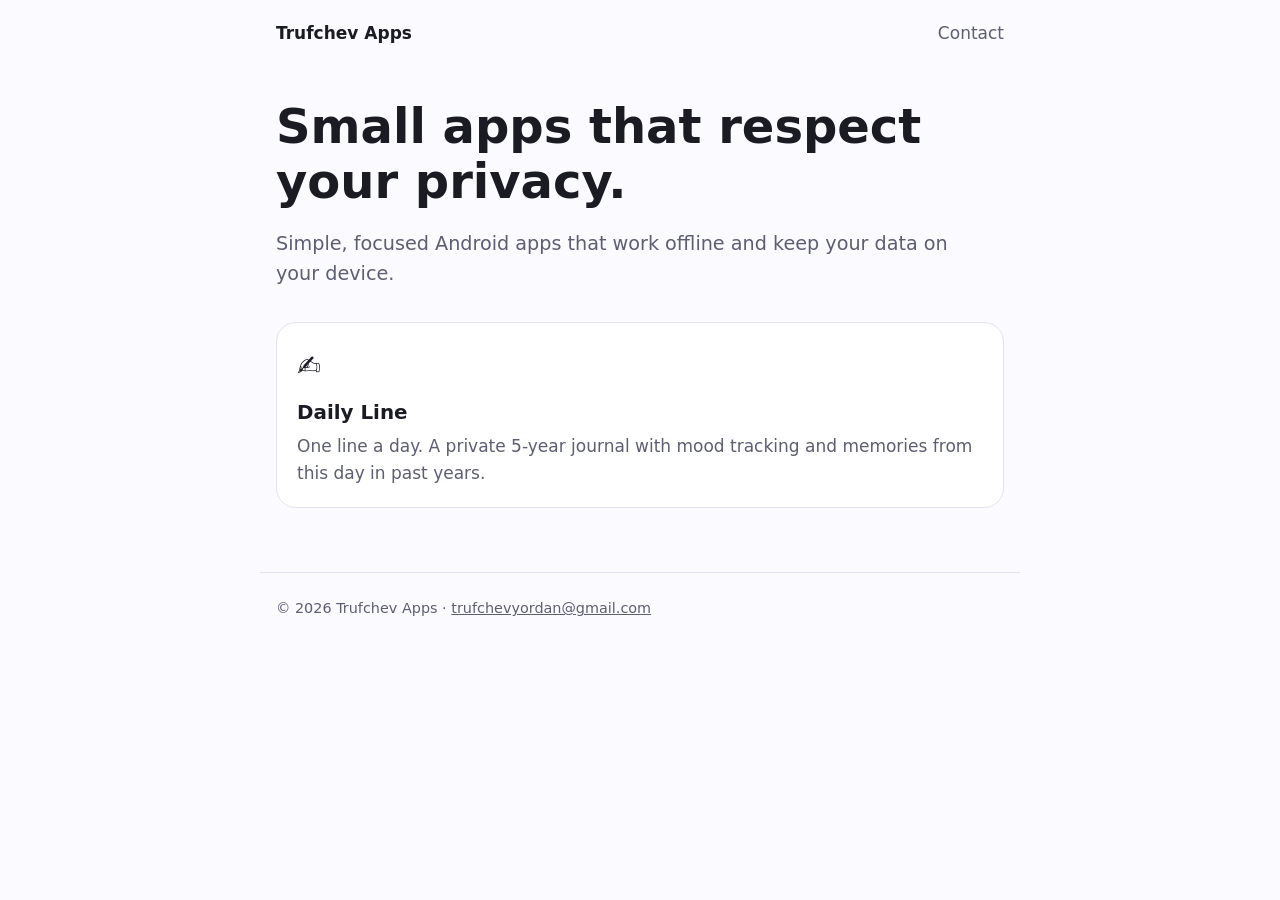
==== index.html @ 0276647d "Add Trufchev Apps site with Daily Line page and privacy policy Co-Authored-By: Claude Opus 5.5 <nore" ====
<!doctype html>
<html lang="en">
<head>
  <meta charset="utf-8">
  <meta name="viewport" content="width=device-width, initial-scale=1">
  <title>Trufchev Apps</title>
  <meta name="description" content="Small, private, offline-first Android apps.">
  <link rel="stylesheet" href="style.css">
</head>
<body>
  <header>
    <a href="./">Trufchev Apps</a>
    <nav><a href="mailto:trufchevyordan@gmail.com">Contact</a></nav>
  </header>
  <main>
    <h1>Small apps that respect your privacy.</h1>
    <p class="lead">Simple, focused Android apps that work offline and keep your data on your device.</p>

    <div class="cards">
      <a class="card" href="dailyline/">
        <div class="emoji">✍️</div>
        <h3>Daily Line</h3>
        <p>One line a day. A private 5-year journal with mood tracking and memories from this day in past years.</p>
      </a>
    </div>
  </main>
  <footer>
    © 2026 Trufchev Apps · <a href="mailto:trufchevyordan@gmail.com">trufchevyordan@gmail.com</a>
  </footer>
</body>
</html>
---- style.css ----
:root {
  --bg: #fbfaff;
  --surface: #ffffff;
  --text: #1b1b24;
  --muted: #5d5e72;
  --accent: #5b6cff;
  --accent-soft: #e8eaff;
  --border: #e4e3ef;
  --radius: 20px;
}

@media (prefers-color-scheme: dark) {
  :root {
    --bg: #121218;
    --surface: #1c1c25;
    --text: #ececf4;
    --muted: #a5a6bb;
    --accent: #9aa5ff;
    --accent-soft: #262a4d;
    --border: #2c2c3a;
  }
}

* { box-sizing: border-box; }

body {
  margin: 0;
  background: var(--bg);
  color: var(--text);
  font: 17px/1.6 system-ui, -apple-system, "Segoe UI", Roboto, sans-serif;
}

main, header, footer {
  max-width: 760px;
  margin: 0 auto;
  padding: 0 16px;
}

header {
  display: flex;
  align-items: center;
  justify-content: space-between;
  padding-top: 20px;
  padding-bottom: 20px;
}

header a { color: var(--text); text-decoration: none; font-weight: 700; }
nav a { color: var(--muted); margin-left: 16px; font-weight: 500; }

a { color: var(--accent); }

h1 { font-size: clamp(2rem, 6vw, 3rem); line-height: 1.15; margin: 32px 0 12px; }
h2 { margin-top: 40px; }
.lead { font-size: 1.2rem; color: var(--muted); max-width: 36em; }

.button {
  display: inline-block;
  background: var(--accent);
  color: #fff;
  padding: 14px 24px;
  border-radius: 999px;
  text-decoration: none;
  font-weight: 600;
  margin: 16px 0;
}
@media (prefers-color-scheme: dark) { .button { color: #121218; } }

.cards {
  display: grid;
  grid-template-columns: repeat(auto-fit, minmax(220px, 1fr));
  gap: 16px;
  margin: 32px 0;
}

.card {
  background: var(--surface);
  border: 1px solid var(--border);
  border-radius: var(--radius);
  padding: 20px;
}
.card h3 { margin: 8px 0 4px; }
.card p { margin: 0; color: var(--muted); }
.emoji { font-size: 1.8rem; }

a.card { color: inherit; text-decoration: none; display: block; }
a.card:hover { border-color: var(--accent); }

.pixels {
  display: grid;
  grid-template-columns: repeat(31, 1fr);
  gap: 3px;
  max-width: 520px;
  margin: 24px 0;
}
.pixels span { aspect-ratio: 1; border-radius: 3px; background: var(--border); }

.policy h2 { font-size: 1.25rem; }
.policy li { margin-bottom: 6px; }

footer {
  margin-top: 64px;
  padding-top: 24px;
  padding-bottom: 40px;
  border-top: 1px solid var(--border);
  color: var(--muted);
  font-size: 0.9rem;
}
footer a { color: var(--muted); }
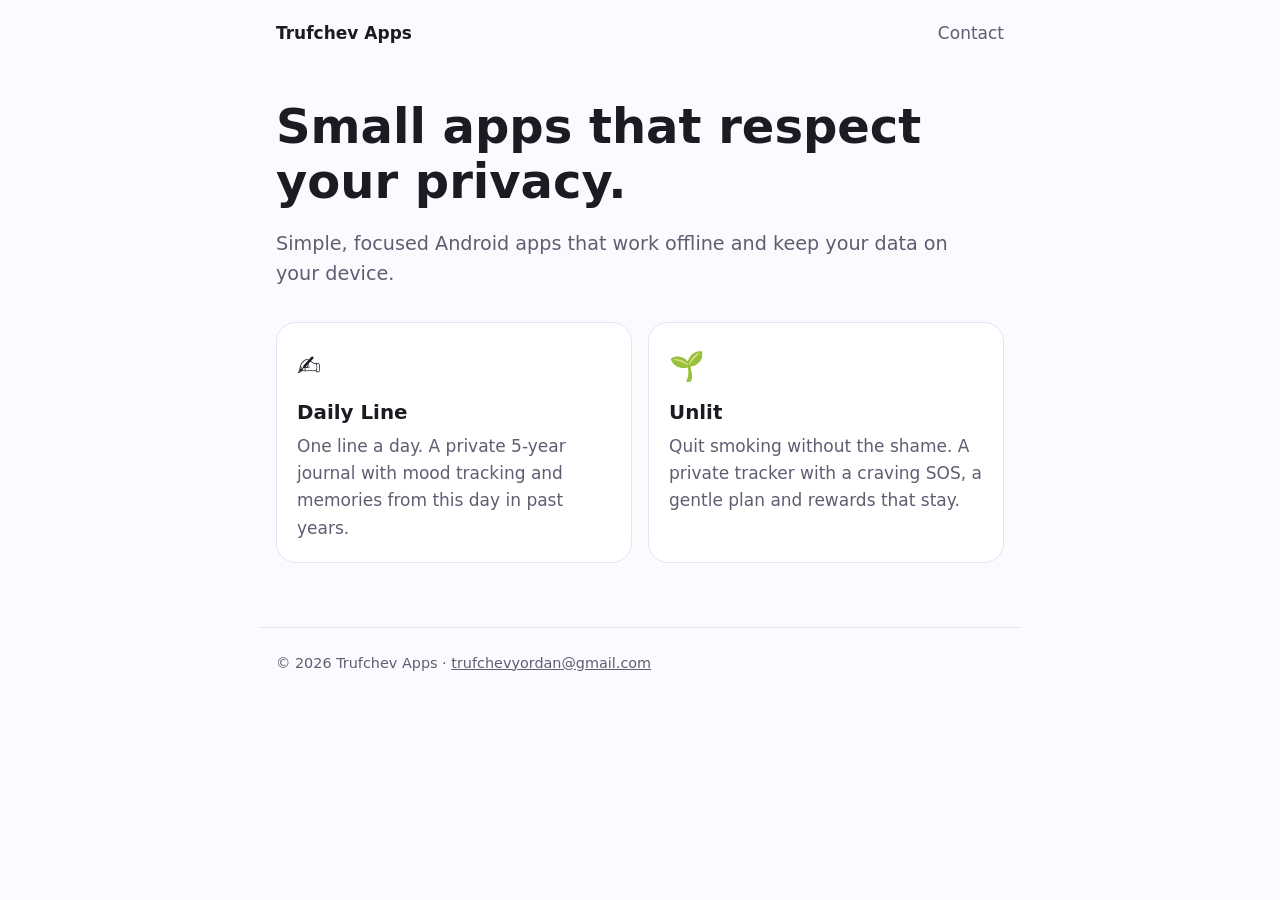
==== commit aafa7426: "Add Unlit page and privacy policy Co-Authored-By: Claude Opus 5.5 <noreply@anthropic.com>" ====
--- a/index.html
+++ b/index.html
@@ -22,6 +22,11 @@
         <h3>Daily Line</h3>
         <p>One line a day. A private 5-year journal with mood tracking and memories from this day in past years.</p>
       </a>
+      <a class="card" href="unlit/">
+        <div class="emoji">🌱</div>
+        <h3>Unlit</h3>
+        <p>Quit smoking without the shame. A private tracker with a craving SOS, a gentle plan and rewards that stay.</p>
+      </a>
     </div>
   </main>
   <footer>
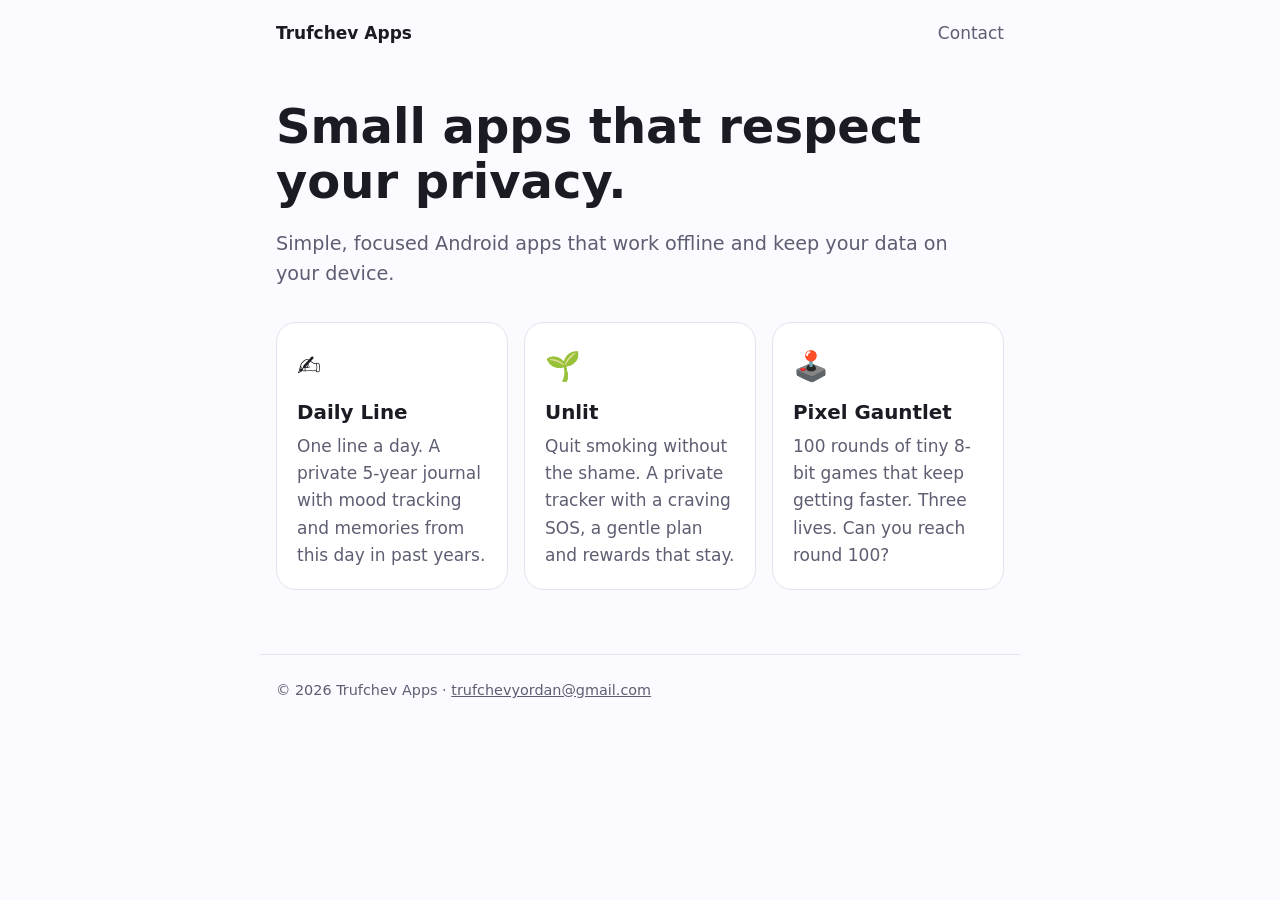
==== commit 0620ff05: "Add Pixel Gauntlet page and privacy policy Co-Authored-By: Claude Opus 5.5 <noreply@anthropic.com>" ====
--- a/index.html
+++ b/index.html
@@ -27,6 +27,11 @@
         <h3>Unlit</h3>
         <p>Quit smoking without the shame. A private tracker with a craving SOS, a gentle plan and rewards that stay.</p>
       </a>
+      <a class="card" href="pixelgauntlet/">
+        <div class="emoji">🕹️</div>
+        <h3>Pixel Gauntlet</h3>
+        <p>100 rounds of tiny 8-bit games that keep getting faster. Three lives. Can you reach round 100?</p>
+      </a>
     </div>
   </main>
   <footer>
